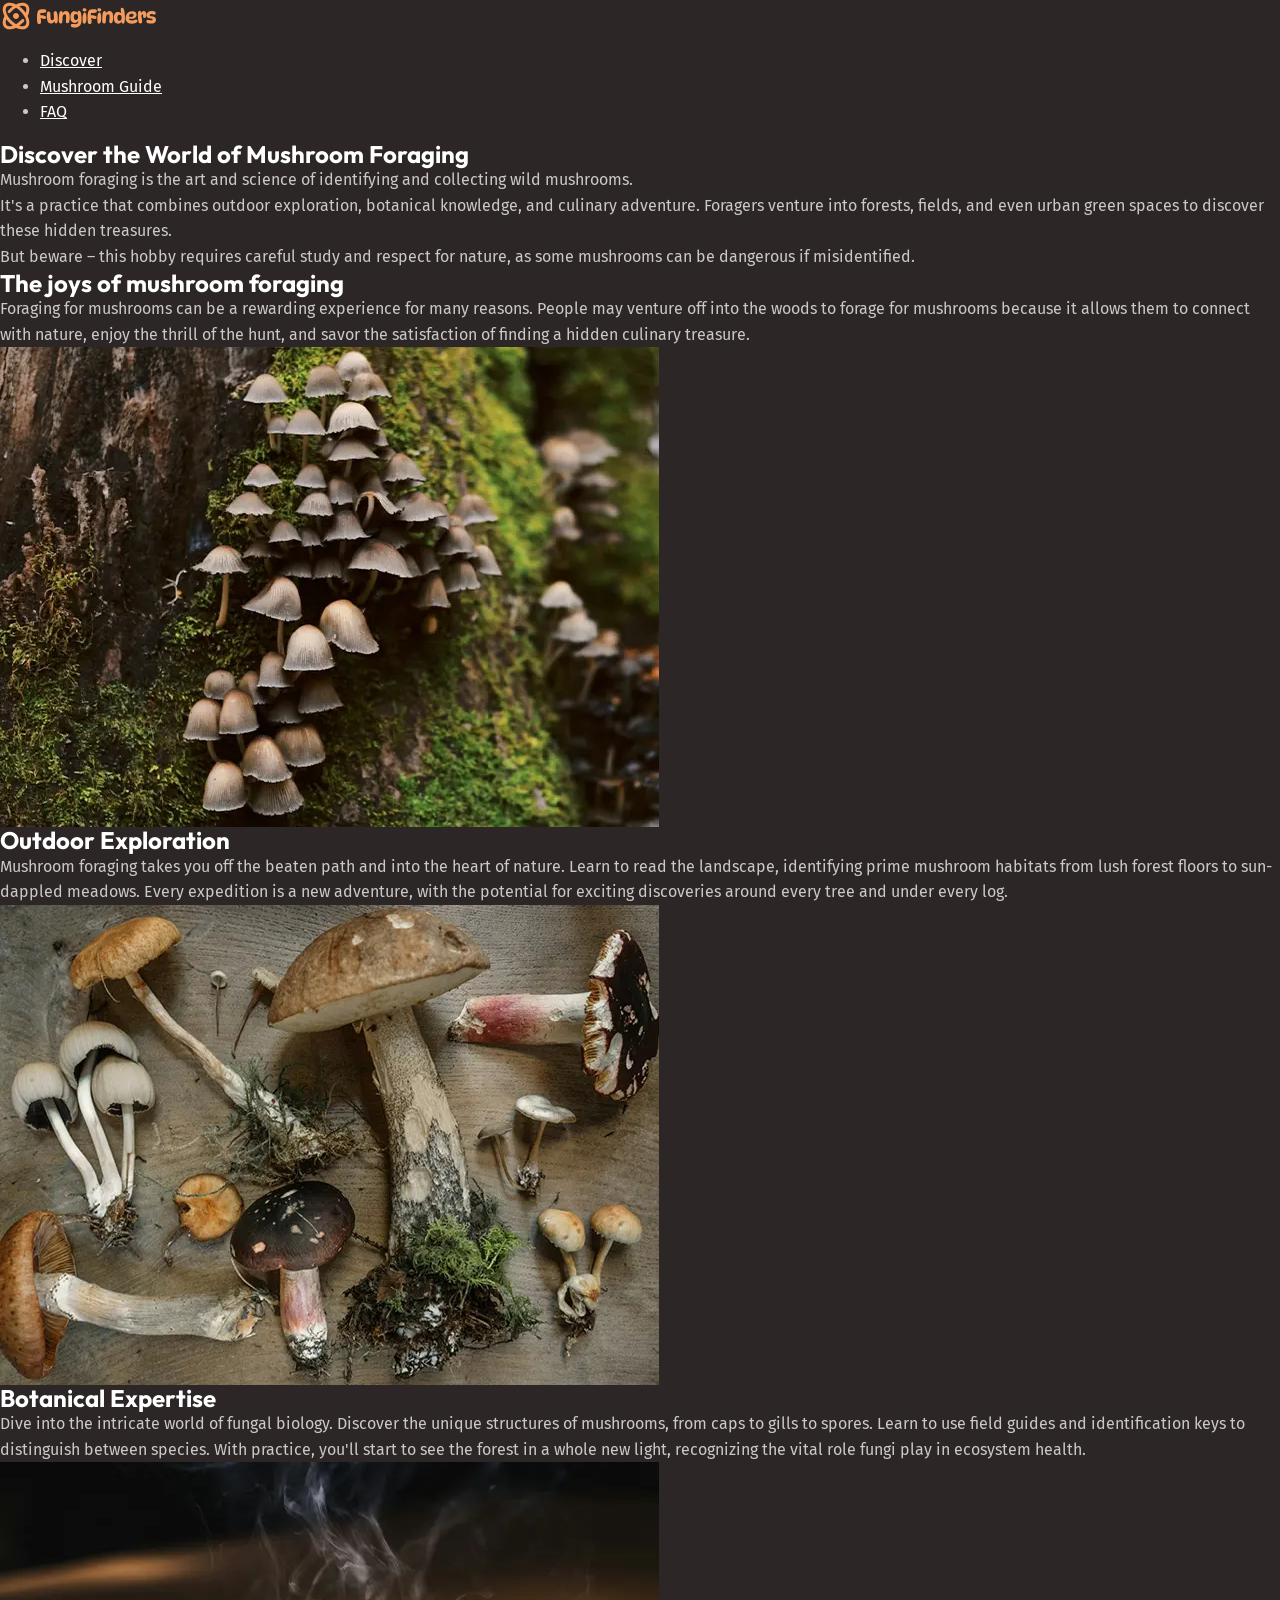
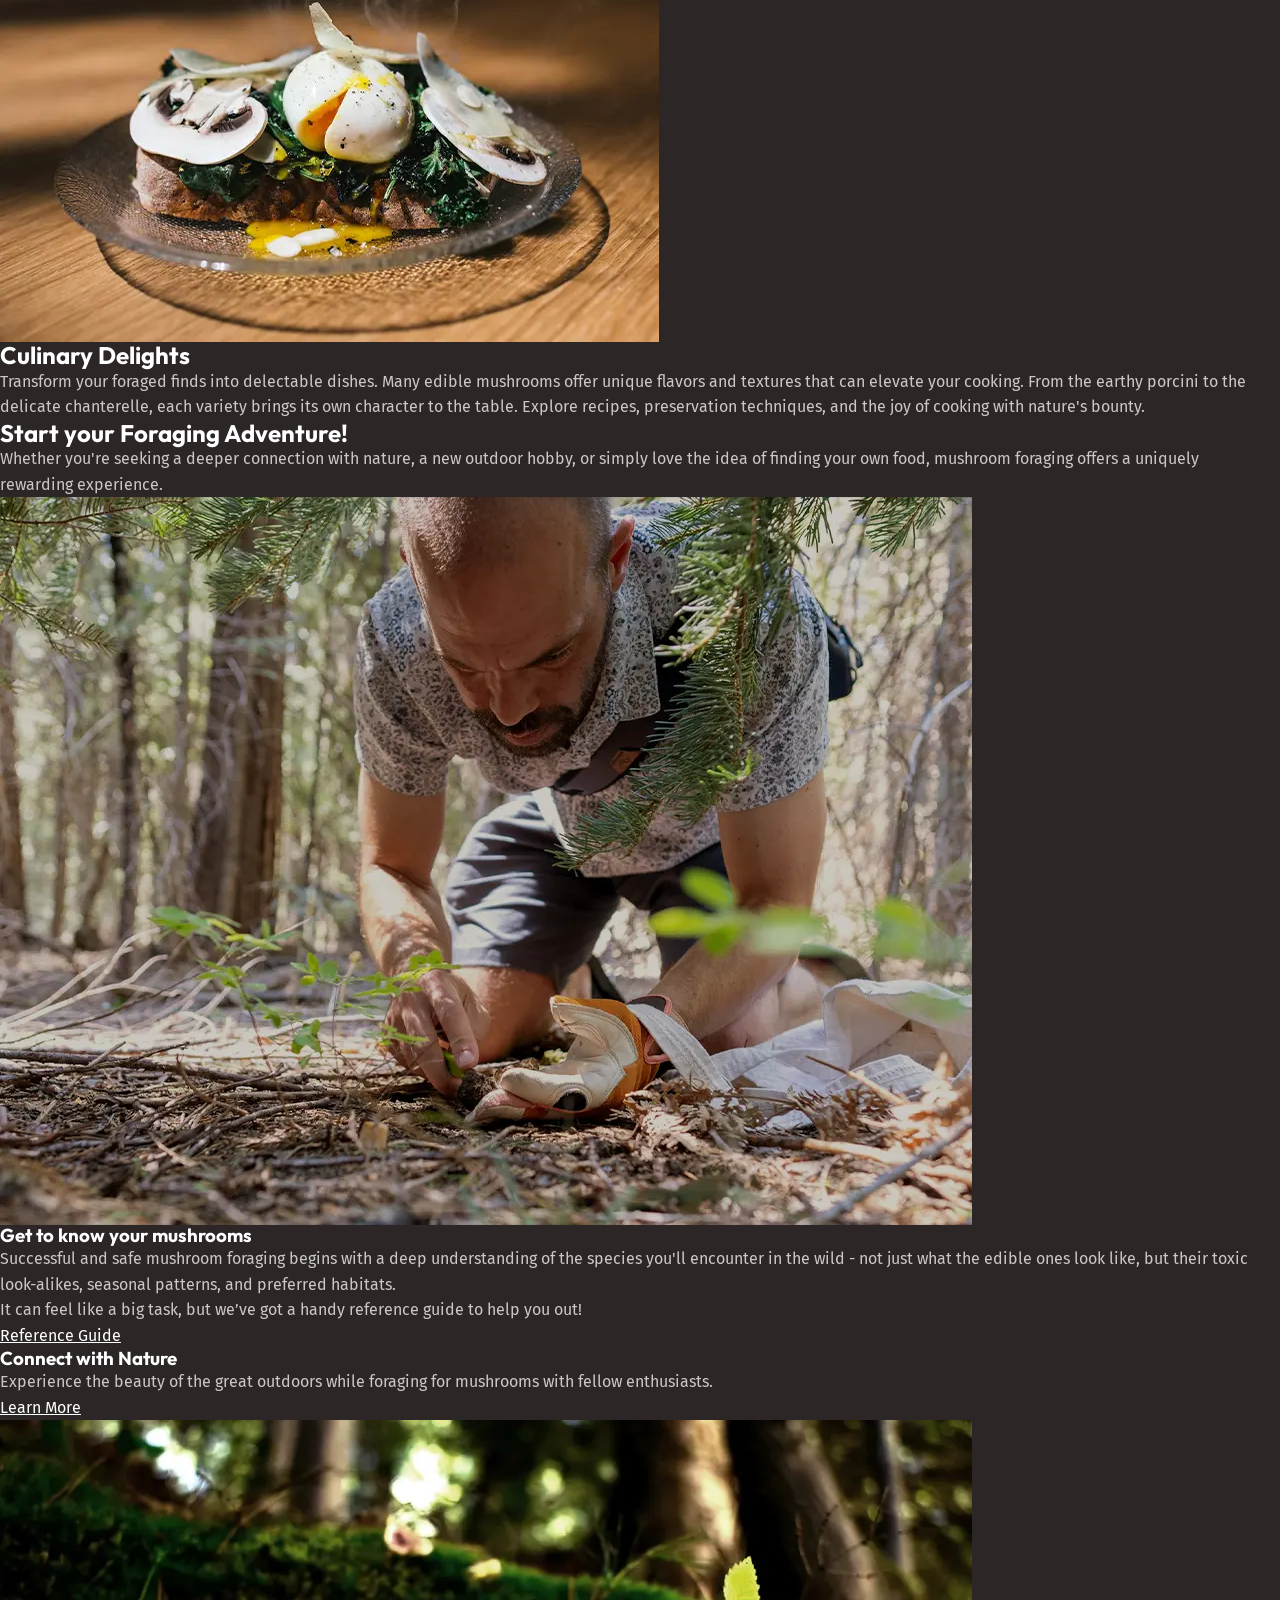
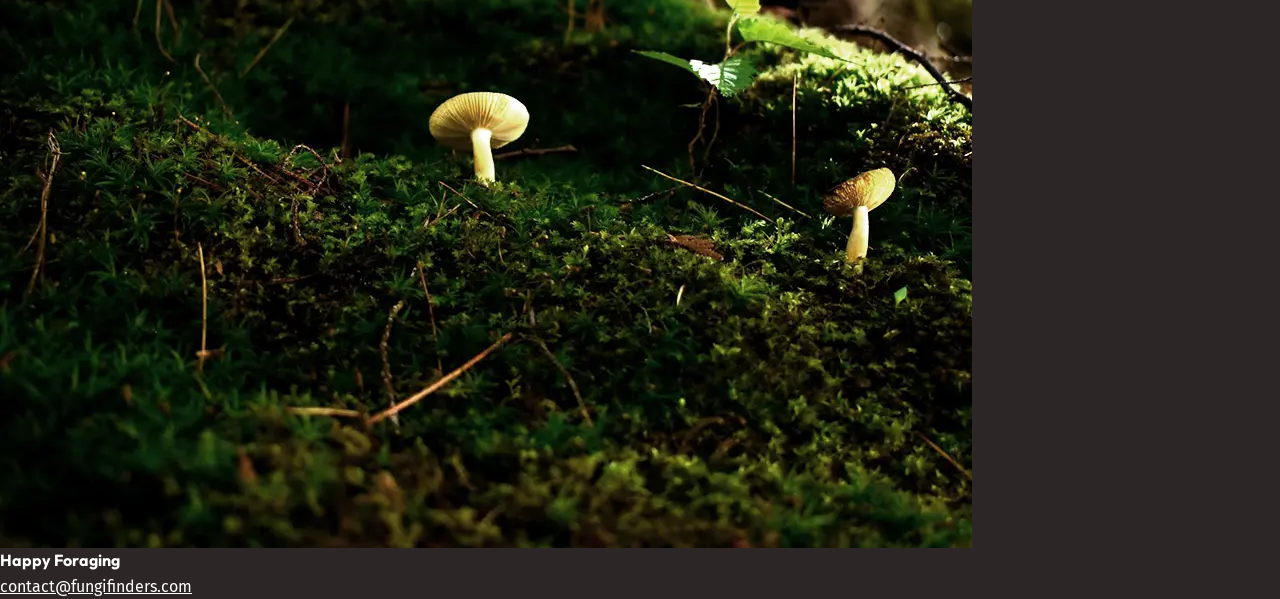
==== index.html @ a01b7156 "Finished HTML" ====
<!DOCTYPE html>
<html lang="en">
  <head>
    <meta charset="UTF-8" />
    <meta name="viewport" content="width=device-width, initial-scale=1.0" />
    <title>Fungi Finders</title>
    <link rel="stylesheet" href="style.css" />
    <link rel="preconnect" href="https://fonts.googleapis.com" />
    <link rel="preconnect" href="https://fonts.gstatic.com" crossorigin />
    <link
      href="https://fonts.googleapis.com/css2?family=Fira+Sans:wght@400;700&family=Outfit:wght@100..900&display=swap"
      rel="stylesheet"
    />
  </head>
  <body>
    <header class="site-header">
      <img src="/assets/fungi-finders.svg" alt="Fungi Finders" />
      <nav class="primary-navigation">
        <ul>
          <li><a href="/">Discover</a></li>
          <li><a href="#">Mushroom Guide</a></li>
          <li><a href="#">FAQ</a></li>
        </ul>
      </nav>
    </header>
    <main>
      <section class="hero">
        <h1>Discover the World of Mushroom Foraging</h1>
        <p>
          Mushroom foraging is the art and science of identifying and collecting
          wild mushrooms.
        </p>
        <p>
          It's a practice that combines outdoor exploration, botanical
          knowledge, and culinary adventure. Foragers venture into forests,
          fields, and even urban green spaces to discover these hidden
          treasures.
        </p>
        <p>
          But beware – this hobby requires careful study and respect for nature,
          as some mushrooms can be dangerous if misidentified.
        </p>
      </section>
      <section class="joys">
        <h1>The joys of mushroom foraging</h1>
        <p>
          Foraging for mushrooms can be a rewarding experience for many reasons.
          People may venture off into the woods to forage for mushrooms because
          it allows them to connect with nature, enjoy the thrill of the hunt,
          and savor the satisfaction of finding a hidden culinary treasure.
        </p>
        <div class="joys-cards">
          <div>
            <img
              src="/assets/outdoor-exploration.webp"
              alt="Mushroom in the forest"
            />
            <h2>Outdoor Exploration</h2>
            <p>
              Mushroom foraging takes you off the beaten path and into the heart
              of nature. Learn to read the landscape, identifying prime mushroom
              habitats from lush forest floors to sun-dappled meadows. Every
              expedition is a new adventure, with the potential for exciting
              discoveries around every tree and under every log.
            </p>
          </div>
          <div>
            <img
              src="assets/botanical-expertise.webp"
              alt="Know your mushrooms"
            />
            <h2>Botanical Expertise</h2>
            <p>
              Dive into the intricate world of fungal biology. Discover the
              unique structures of mushrooms, from caps to gills to spores.
              Learn to use field guides and identification keys to distinguish
              between species. With practice, you'll start to see the forest in
              a whole new light, recognizing the vital role fungi play in
              ecosystem health.
            </p>
          </div>
          <div>
            <img src="assets/culinary-delight.webp" alt="Delecious mushrooms" />
            <h2>Culinary Delights</h2>
            <p>
              Transform your foraged finds into delectable dishes. Many edible
              mushrooms offer unique flavors and textures that can elevate your
              cooking. From the earthy porcini to the delicate chanterelle, each
              variety brings its own character to the table. Explore recipes,
              preservation techniques, and the joy of cooking with nature's
              bounty.
            </p>
          </div>
        </div>
      </section>
      <section class="interest">
        <h2>Start your <span>Foraging Adventure!</span></h2>
        <p>
          Whether you're seeking a deeper connection with nature, a new outdoor
          hobby, or simply love the idea of finding your own food, mushroom
          foraging offers a uniquely rewarding experience.
        </p>
      </section>
      <section class="know">
        <div>
          <img
            src="/assets/get-to-know.webp"
            alt="A man holding his mushrooms"
          />
        </div>
        <div>
          <h3>Get to know your mushrooms</h3>
          <p>
            Successful and safe mushroom foraging begins with a deep
            understanding of the species you'll encounter in the wild - not just
            what the edible ones look like, but their toxic look-alikes,
            seasonal patterns, and preferred habitats.
          </p>
          <p>
            It can feel like a big task, but we’ve got a handy reference guide
            to help you out!
          </p>
          <a href="#" class="button"
            >Reference Guide
            <span class="visually-hidden"
              >Guides to the wild mushrooms of the forest</span
            >
          </a>
        </div>
      </section>
      <section class="connect">
        <div>
          <h3>Connect with Nature</h3>
          <p>
            Experience the beauty of the great outdoors while foraging for
            mushrooms with fellow enthusiasts.
          </p>
          <a href="#" class="button">
            Learn More
            <span class="visually-hidden">
              about mushrooms with our helpful reference guide
            </span>
          </a>
        </div>
        <div>
          <img src="/assets/nature.webp" alt="Mushrooms in the forest" />
        </div>
      </section>
    </main>
    <footer class="footer">
      <h4>Happy Foraging</h4>
      <a href="mailto:contact@fungifinders.com">contact@fungifinders.com</a>
    </footer>
  </body>
</html>
---- style.css ----
@layer reset {
  *,
  *::before,
  *::after {
    box-sizing: border-box;
  }

  /* https://kilianvalkhof.com/2022/css-html/your-css-reset-needs-text-size-adjust-probably/ */
  html {
    -moz-text-size-adjust: none;
    -webkit-text-size-adjust: none;
    text-size-adjust: none;
  }

  body,
  h1,
  h2,
  h3,
  h4,
  p,
  figure,
  blockquote,
  dl,
  dd {
    margin: 0;
  }

  /* https://www.scottohara.me/blog/2019/01/12/lists-and-safari.html */
  [role="list"] {
    list-style: none;
    margin: 0;
    padding: 0;
  }

  body {
    min-block-size: 100vh;
    line-height: 1.6;
  }

  h1,
  h2,
  h3,
  button,
  input,
  label {
    line-height: 1.1;
  }

  h1,
  h2,
  h3,
  h4 {
    text-wrap: balance;
  }

  p,
  li {
    text-wrap: pretty;
  }

  img,
  picture {
    max-inline-size: 100%;
    display: block;
  }

  input,
  button,
  textarea,
  select {
    font: inherit;
  }
}

@layer base {
  :root {
    --clr-white: hsl(0, 0%, 100%);
    --clr-gray-100: hsl(0, 2%, 79%);
    --clr-brand-400: hsl(25, 88%, 75%);
    --clr-brand-500: hsl(25, 88%, 66%);
    --clr-green-400: hsl(143, 19%, 49%);
    --clr-green-500: hsl(143, 38%, 37%);
    --clr-green-600: hsl(145, 29%, 19%);
    --clr-brown-500: hsl(10, 5%, 25%);
    --clr-brown-600: hsl(9, 7%, 21%);
    --clr-brown-700: hsl(9, 8%, 16%);
    --clr-brown-800: hsl(0, 6%, 15%);
    --clr-brown-900: hsl(0, 6%, 13%);

    --clr-orange-500: hsl(28, 43%, 28%);
    --clr-red-500: hsl(359, 34%, 24%);
    --clr-teal-500: hsl(186, 42%, 25%);

    --ff-body: "Fira Sans", sans-serif;
    --ff-heading: "Outfit", sans-serif;

    --fs-300: 0.875rem;
    --fs-400: 1rem;
    --fs-500: 1.125rem;
    --fs-600: 1.25rem;
    --fs-700: 1.5rem;
    --fs-800: 2rem;
    --fs-900: 3.75rem;
    --fs-1000: 3.75rem;

    @media (width > 760px) {
      --fs-300: 0.875rem;
      --fs-400: 1rem;
      --fs-500: 1.25rem;
      --fs-600: 1.5rem;
      --fs-700: 2rem;
      --fs-800: 3rem;
      --fs-900: 5rem;
      --fs-1000: 7.5rem;
    }
  }
  :root {
    --text-main: var(--clr-gray-100);
    --text-high-contrast: var(--clr-white);
    --text-brand: var(--clr-brand-500);
    --text-brand-light: var(--clr-brand-400);

    --background-accent-light: var(--clr-green-400);
    --background-accent-main: var(--clr-green-500);
    --background-accent-dark: var(--clr-green-600);

    --background-extra-light: var(--clr-brown-500);
    --background-light: var(--clr-brown-600);
    --background-main: var(--clr-brown-700);
    --background-dark: var(--clr-brown-800);
    --background-extra-dark: var(--clr-brown-900);

    --font-size-heading-sm: var(--fs-700);
    --font-size-heading-regular: var(--fs-800);
    --font-size-heading-lg: var(--fs-900);
    --font-size-heading-xl: var(--fs-1000);

    --font-size-sm: var(--fs-300);
    --font-size-regular: var(--fs-400);
    --font-size-md: var(--fs-500);
    --font-size-lg: var(--fs-600);

    --border-radius-1: 0.25rem;
    --border-radius-2: 0.5rem;
    --border-radius-3: 0.75rem;
  }

  html {
    font-family: var(--ff-body);
    line-height: 1.6;
  }

  body {
    font-size: var(--font-size-regular);
    color: var(--text-main);
    background-color: var(--background-main);
  }

  h1,
  h2,
  h3,
  h4 {
    font-family: var(--ff-heading);
    color: var(--text-high-contrast);
  }

  a {
    color: var(--text-high-contrast);
  }

  a:hover,
  a:focus-visible {
    color: var(--text-brand-light);
  }
}

@layer utilities {
  .visually-hidden {
    clip: rect(0 0 0 0);
    clip-path: inset(50%);
    height: 1px;
    overflow: hidden;
    position: absolute;
    white-space: nowrap;
    width: 1px;
  }
}
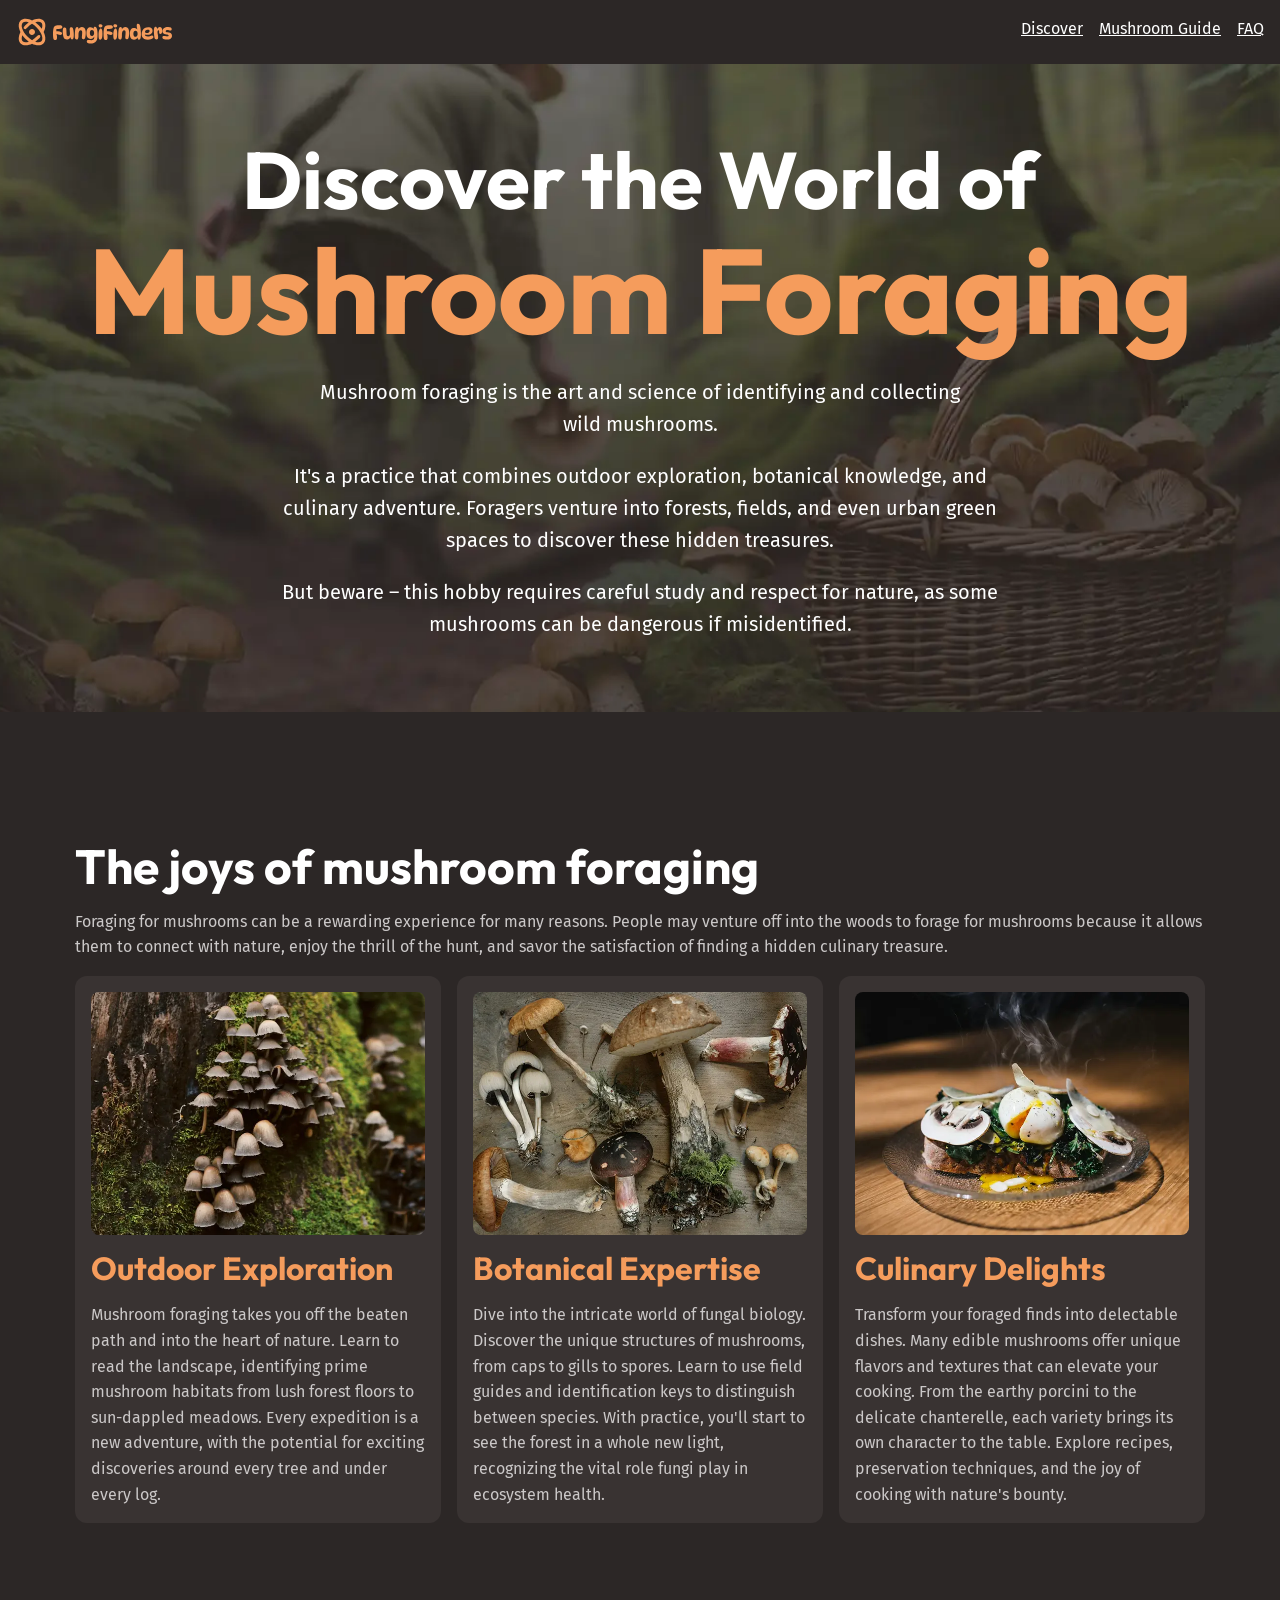
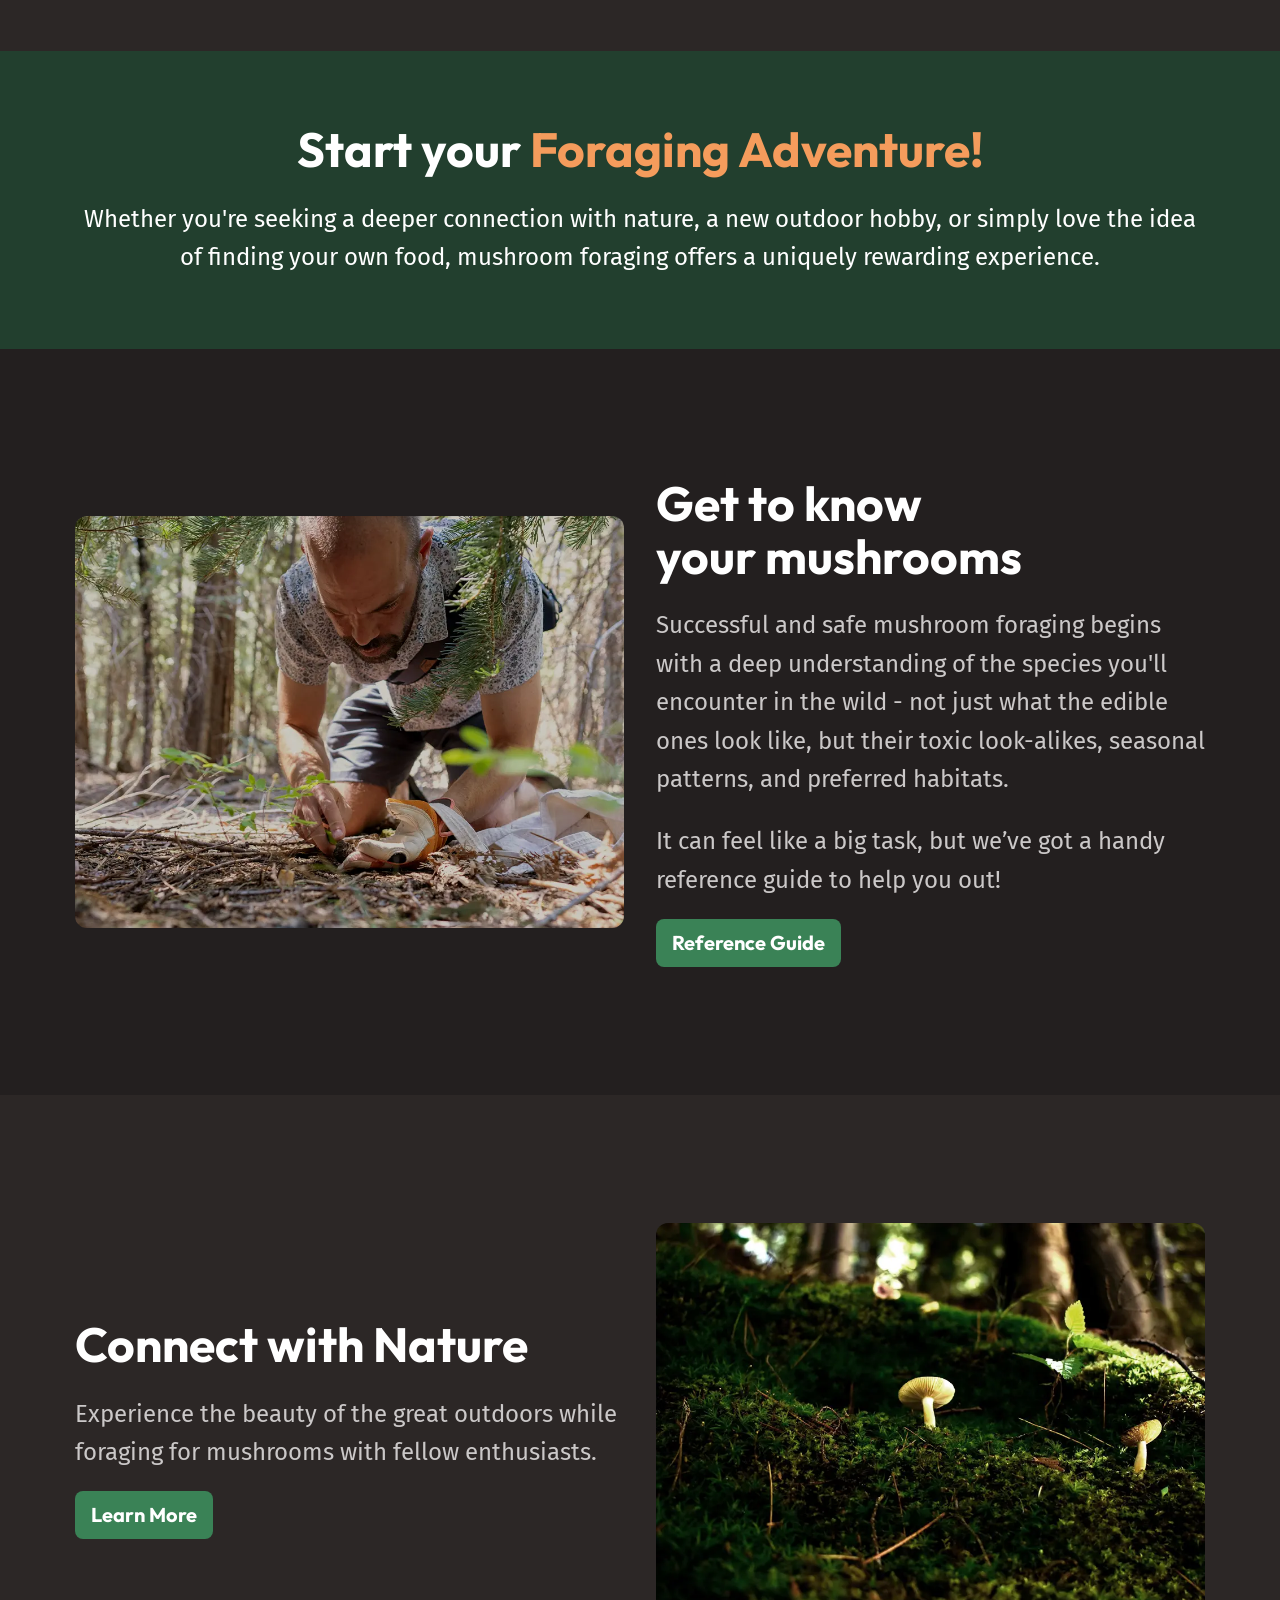
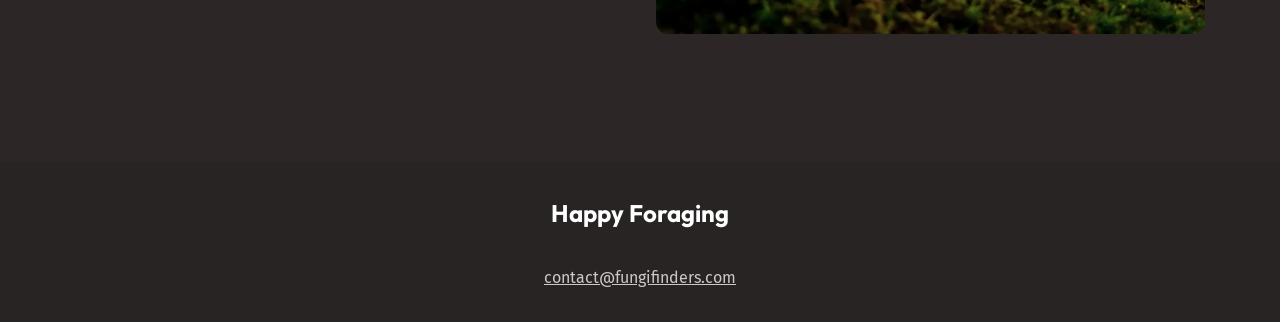
==== commit eab2c249: "finished first page" ====
--- a/index.html
+++ b/index.html
@@ -13,142 +13,178 @@
     />
   </head>
   <body>
-    <header class="site-header">
-      <img src="/assets/fungi-finders.svg" alt="Fungi Finders" />
-      <nav class="primary-navigation">
-        <ul>
-          <li><a href="/">Discover</a></li>
-          <li><a href="#">Mushroom Guide</a></li>
-          <li><a href="#">FAQ</a></li>
-        </ul>
-      </nav>
-    </header>
+    <div class="wrapper" data-width="wide">
+      <header class="site-header">
+        <div class="site-header__inner">
+          <img src="/assets/fungi-finders.svg" alt="Fungi Finders" />
+          <nav class="primary-navigation">
+            <ul>
+              <li><a href="#">Discover</a></li>
+              <li><a href="#">Mushroom Guide</a></li>
+              <li><a href="#">FAQ</a></li>
+            </ul>
+          </nav>
+        </div>
+      </header>
+    </div>
     <main>
-      <section class="hero">
-        <h1>Discover the World of Mushroom Foraging</h1>
-        <p>
-          Mushroom foraging is the art and science of identifying and collecting
-          wild mushrooms.
-        </p>
-        <p>
-          It's a practice that combines outdoor exploration, botanical
-          knowledge, and culinary adventure. Foragers venture into forests,
-          fields, and even urban green spaces to discover these hidden
-          treasures.
-        </p>
-        <p>
-          But beware – this hobby requires careful study and respect for nature,
-          as some mushrooms can be dangerous if misidentified.
-        </p>
-      </section>
-      <section class="joys">
-        <h1>The joys of mushroom foraging</h1>
-        <p>
-          Foraging for mushrooms can be a rewarding experience for many reasons.
-          People may venture off into the woods to forage for mushrooms because
-          it allows them to connect with nature, enjoy the thrill of the hunt,
-          and savor the satisfaction of finding a hidden culinary treasure.
-        </p>
-        <div class="joys-cards">
-          <div>
-            <img
-              src="/assets/outdoor-exploration.webp"
-              alt="Mushroom in the forest"
-            />
-            <h2>Outdoor Exploration</h2>
+      <section class="hero flow section" data-padding="compact">
+        <div class="wrapper">
+          <h1 class="hero__title">
+            Discover the World of
+            <span>Mushroom Foraging</span>
+          </h1>
+        </div>
+        <div class="wrapper" data-width="narrow">
+          <div class="flow">
             <p>
-              Mushroom foraging takes you off the beaten path and into the heart
-              of nature. Learn to read the landscape, identifying prime mushroom
-              habitats from lush forest floors to sun-dappled meadows. Every
-              expedition is a new adventure, with the potential for exciting
-              discoveries around every tree and under every log.
+              Mushroom foraging is the art and science of identifying and
+              collecting wild mushrooms.
             </p>
-          </div>
-          <div>
-            <img
-              src="assets/botanical-expertise.webp"
-              alt="Know your mushrooms"
-            />
-            <h2>Botanical Expertise</h2>
             <p>
-              Dive into the intricate world of fungal biology. Discover the
-              unique structures of mushrooms, from caps to gills to spores.
-              Learn to use field guides and identification keys to distinguish
-              between species. With practice, you'll start to see the forest in
-              a whole new light, recognizing the vital role fungi play in
-              ecosystem health.
+              It's a practice that combines outdoor exploration, botanical
+              knowledge, and culinary adventure. Foragers venture into forests,
+              fields, and even urban green spaces to discover these hidden
+              treasures.
             </p>
-          </div>
-          <div>
-            <img src="assets/culinary-delight.webp" alt="Delecious mushrooms" />
-            <h2>Culinary Delights</h2>
             <p>
-              Transform your foraged finds into delectable dishes. Many edible
-              mushrooms offer unique flavors and textures that can elevate your
-              cooking. From the earthy porcini to the delicate chanterelle, each
-              variety brings its own character to the table. Explore recipes,
-              preservation techniques, and the joy of cooking with nature's
-              bounty.
+              But beware – this hobby requires careful study and respect for
+              nature, as some mushrooms can be dangerous if misidentified.
             </p>
           </div>
         </div>
       </section>
-      <section class="interest">
-        <h2>Start your <span>Foraging Adventure!</span></h2>
-        <p>
-          Whether you're seeking a deeper connection with nature, a new outdoor
-          hobby, or simply love the idea of finding your own food, mushroom
-          foraging offers a uniquely rewarding experience.
-        </p>
-      </section>
-      <section class="know">
-        <div>
-          <img
-            src="/assets/get-to-know.webp"
-            alt="A man holding his mushrooms"
-          />
-        </div>
-        <div>
-          <h3>Get to know your mushrooms</h3>
+      <section class="section">
+        <div class="wrapper flow">
+          <h2 class="section-tittle">The joys of mushroom foraging</h2>
           <p>
-            Successful and safe mushroom foraging begins with a deep
-            understanding of the species you'll encounter in the wild - not just
-            what the edible ones look like, but their toxic look-alikes,
-            seasonal patterns, and preferred habitats.
+            Foraging for mushrooms can be a rewarding experience for many
+            reasons. People may venture off into the woods to forage for
+            mushrooms because it allows them to connect with nature, enjoy the
+            thrill of the hunt, and savor the satisfaction of finding a hidden
+            culinary treasure.
           </p>
-          <p>
-            It can feel like a big task, but we’ve got a handy reference guide
-            to help you out!
-          </p>
-          <a href="#" class="button"
-            >Reference Guide
-            <span class="visually-hidden"
-              >Guides to the wild mushrooms of the forest</span
-            >
-          </a>
+          <div class="equal-columns">
+            <div class="card">
+              <img
+                src="/assets/outdoor-exploration.webp"
+                alt="Mushroom in the forest"
+              />
+              <h3 class="card__title">Outdoor Exploration</h3>
+              <p>
+                Mushroom foraging takes you off the beaten path and into the
+                heart of nature. Learn to read the landscape, identifying prime
+                mushroom habitats from lush forest floors to sun-dappled
+                meadows. Every expedition is a new adventure, with the potential
+                for exciting discoveries around every tree and under every log.
+              </p>
+            </div>
+            <div class="card">
+              <img
+                src="assets/botanical-expertise.webp"
+                alt="Know your mushrooms"
+              />
+              <h3 class="card__title">Botanical Expertise</h3>
+              <p>
+                Dive into the intricate world of fungal biology. Discover the
+                unique structures of mushrooms, from caps to gills to spores.
+                Learn to use field guides and identification keys to distinguish
+                between species. With practice, you'll start to see the forest
+                in a whole new light, recognizing the vital role fungi play in
+                ecosystem health.
+              </p>
+            </div>
+            <div class="card">
+              <img
+                src="assets/culinary-delight.webp"
+                alt="Delecious mushrooms"
+              />
+              <h3 class="card__title">Culinary Delights</h3>
+              <p>
+                Transform your foraged finds into delectable dishes. Many edible
+                mushrooms offer unique flavors and textures that can elevate
+                your cooking. From the earthy porcini to the delicate
+                chanterelle, each variety brings its own character to the table.
+                Explore recipes, preservation techniques, and the joy of cooking
+                with nature's bounty.
+              </p>
+            </div>
+          </div>
         </div>
       </section>
-      <section class="connect">
-        <div>
-          <h3>Connect with Nature</h3>
-          <p>
-            Experience the beauty of the great outdoors while foraging for
-            mushrooms with fellow enthusiasts.
-          </p>
-          <a href="#" class="button">
-            Learn More
-            <span class="visually-hidden">
-              about mushrooms with our helpful reference guide
-            </span>
-          </a>
+      <section
+        class="section background-accent-dark text-center"
+        data-padding="compact"
+      >
+        <div class="wrapper">
+          <div class="flow font-size-lg text-high-contrast">
+            <h2 class="section-tittle">
+              Start your <span class="text-brand">Foraging Adventure!</span>
+            </h2>
+            <p>
+              Whether you're seeking a deeper connection with nature, a new
+              outdoor hobby, or simply love the idea of finding your own food,
+              mushroom foraging offers a uniquely rewarding experience.
+            </p>
+          </div>
         </div>
-        <div>
-          <img src="/assets/nature.webp" alt="Mushrooms in the forest" />
+      </section>
+      <section class="section background-extra-dark">
+        <div class="wrapper">
+          <div class="equal-columns" data-gap="large" data-alignment="centered">
+            <div>
+              <img
+                src="/assets/get-to-know.webp"
+                alt="A man holding his mushrooms"
+              />
+            </div>
+            <div class="flow font-size-lg">
+              <h2 class="section-tittle">Get to know your mushrooms</h2>
+              <p>
+                Successful and safe mushroom foraging begins with a deep
+                understanding of the species you'll encounter in the wild - not
+                just what the edible ones look like, but their toxic
+                look-alikes, seasonal patterns, and preferred habitats.
+              </p>
+              <p>
+                It can feel like a big task, but we’ve got a handy reference
+                guide to help you out!
+              </p>
+              <a href="#" class="button"
+                >Reference Guide
+                <span class="visually-hidden"
+                  >Guides to the wild mushrooms of the forest</span
+                >
+              </a>
+            </div>
+          </div>
+        </div>
+      </section>
+      <section class="section">
+        <div class="wrapper">
+          <div class="equal-columns" data-gap="large" data-alignment="centered">
+            <div class="flow font-size-lg">
+              <h2 class="section-tittle">Connect with Nature</h2>
+              <p>
+                Experience the beauty of the great outdoors while foraging for
+                mushrooms with fellow enthusiasts.
+              </p>
+              <a href="#" class="button">
+                Learn More
+                <span class="visually-hidden">
+                  about mushrooms with our helpful reference guide
+                </span>
+              </a>
+            </div>
+            <div>
+              <img src="/assets/nature.webp" alt="Mushrooms in the forest" />
+            </div>
+          </div>
         </div>
       </section>
     </main>
-    <footer class="footer">
-      <h4>Happy Foraging</h4>
+    <footer class="site-footer">
+      <h4 class="site-footer__title">Happy Foraging</h4>
       <a href="mailto:contact@fungifinders.com">contact@fungifinders.com</a>
     </footer>
   </body>
--- a/style.css
+++ b/style.css
@@ -69,6 +69,13 @@
   textarea,
   select {
     font: inherit;
+  }
+
+  ul,
+  ol {
+    list-style: none;
+    padding: 0;
+    margin: 0;
   }
 }
 
@@ -164,6 +171,10 @@
     color: var(--text-high-contrast);
   }
 
+  h1 {
+    font-size: var(--font-size-heading-lg);
+  }
+
   a {
     color: var(--text-high-contrast);
   }
@@ -171,6 +182,167 @@
   a:hover,
   a:focus-visible {
     color: var(--text-brand-light);
+  }
+
+  img {
+    border-radius: var(--border-radius-3);
+  }
+}
+
+@layer layout {
+  .flow > * + * {
+    margin-top: var(--flow-spacer, 1em);
+  }
+
+  .grid-flow {
+    display: grid;
+    gap: var(--grid-flow-gap, 1rem);
+  }
+
+  .equal-columns {
+    display: grid;
+    gap: var(--equal-columns-gap, 1rem);
+    align-items: var(--equal-columns-vertical-alignment, stretch);
+
+    @media (width > 760px) {
+      grid-auto-flow: column;
+      grid-auto-columns: 1fr;
+    }
+    &[data-gap="large"] {
+      --equal-columns-gap: 2rem;
+    }
+
+    &[data-alignment="centered"] {
+      --equal-columns-vertical-alignment: center;
+    }
+  }
+
+  .section {
+    --padding: 3.75rem;
+    padding-block: var(--padding);
+
+    @media (width > 760px) {
+      --padding: 8rem;
+
+      &[data-padding="compact"] {
+        --padding: 4.5rem;
+      }
+    }
+  }
+
+  .wrapper {
+    --wrapper-max-width: 1130px;
+
+    max-width: var(--wrapper-max-width);
+    margin-inline: auto;
+    padding-inline: 1rem;
+    box-sizing: content-box;
+
+    &[data-width="narrow"] {
+      --wrapper-max-width: 730px;
+    }
+
+    &[data-width="wide"] {
+      --wrapper-max-width: 1330px;
+    }
+  }
+}
+
+@layer components {
+  .site-header {
+    padding-block: 1rem;
+  }
+
+  .site-header__inner {
+    display: flex;
+    flex-wrap: wrap;
+    gap: 0.5rem 1rem;
+    justify-content: space-between;
+  }
+
+  .primary-navigation {
+    ul {
+      display: flex;
+      gap: 0.5rem 1rem;
+      flex-wrap: wrap;
+    }
+  }
+
+  .site-footer {
+    text-align: center;
+    background-color: var(--background-dark);
+    display: grid;
+    gap: 2rem;
+    padding-block: 2rem;
+
+    a {
+      color: var(--text-main);
+    }
+
+    a:hover,
+    a:focus-visible {
+      color: var(--text-brand);
+    }
+  }
+
+  .site-footer__title {
+    font-size: var(--font-size-lg);
+    font-family: var(--ff-heading);
+    font-weight: 700;
+  }
+
+  .hero {
+    text-align: center;
+    font-size: var(--font-size-md);
+    color: var(--text-high-contrast);
+    background-image: url(/assets/hero.webp);
+    background-size: cover;
+    background-position: center;
+  }
+
+  .hero__title {
+    font-size: var(--font-size-heading-lg);
+
+    span {
+      font-size: var(--font-size-heading-xl);
+      color: var(--text-brand);
+      display: block;
+    }
+  }
+
+  .card {
+    display: grid;
+    gap: var(--card-gap, 1rem);
+    padding: 1rem;
+    background-color: var(--background-light);
+    border-radius: var(--border-radius-3);
+
+    img {
+      border-radius: var(--border-radius-2);
+    }
+  }
+
+  .card__title {
+    font-size: var(--card-title-font-size, var(--font-size-heading-sm));
+    color: var(--card-title-color, var(--text-brand));
+  }
+
+  .button {
+    display: inline-flex;
+    font-size: var(--font-size-md);
+    padding: 0.5rem 1rem;
+    text-decoration: none;
+    cursor: pointer;
+    background-color: var(--button-bg-color, var(--background-accent-main));
+    font-family: var(--ff-heading);
+    font-weight: 700;
+    border-radius: var(--border-radius-2);
+  }
+
+  .button:hover,
+  .button:focus-visible {
+    color: var(--text-high-contrast);
+    background-color: var(--background-accent-light);
   }
 }
 
@@ -184,4 +356,92 @@
     white-space: nowrap;
     width: 1px;
   }
+
+  .text-center {
+    text-align: center;
+  }
+
+  .text-main {
+    color: var(--text-main);
+  }
+
+  .text-high-contrast {
+    color: var(--text-high-contrast);
+  }
+
+  .section-tittle {
+    font-size: var(--font-size-heading-regular);
+  }
+
+  .text-brand {
+    color: var(--text-brand);
+  }
+
+  .text-brand-light {
+    color: var(--text-brand-light);
+  }
+
+  .background-accent-light {
+    background-color: var(--background-accent-light);
+  }
+
+  .background-accent-main {
+    background-color: var(--background-accent-main);
+  }
+
+  .background-accent-dark {
+    background-color: var(--background-accent-dark);
+  }
+
+  .background-extra-light {
+    background-color: var(--background-extra-light);
+  }
+
+  .background-light {
+    background-color: var(--background-light);
+  }
+
+  .background-main {
+    background-color: var(--background-main);
+  }
+
+  .background-dark {
+    background-color: var(--background-dark);
+  }
+
+  .background-extra-dark {
+    background-color: var(--background-extra-dark);
+  }
+
+  .font-size-heading-sm {
+    font-size: var(--font-size-heading-sm);
+  }
+
+  .font-size-heading-regular {
+    font-size: var(--font-size-heading-regular);
+  }
+
+  .font-size-heading-lg {
+    font-size: var(--font-size-heading-lg);
+  }
+
+  .font-size-heading-xl {
+    font-size: var(--font-size-heading-sm);
+  }
+
+  .font-size-sm {
+    font-size: var(--font-size-sm);
+  }
+
+  .font-size-regular {
+    font-size: var(--font-size-regular);
+  }
+
+  .font-size-md {
+    font-size: var(--font-size-md);
+  }
+
+  .font-size-lg {
+    font-size: var(--font-size-lg);
+  }
 }
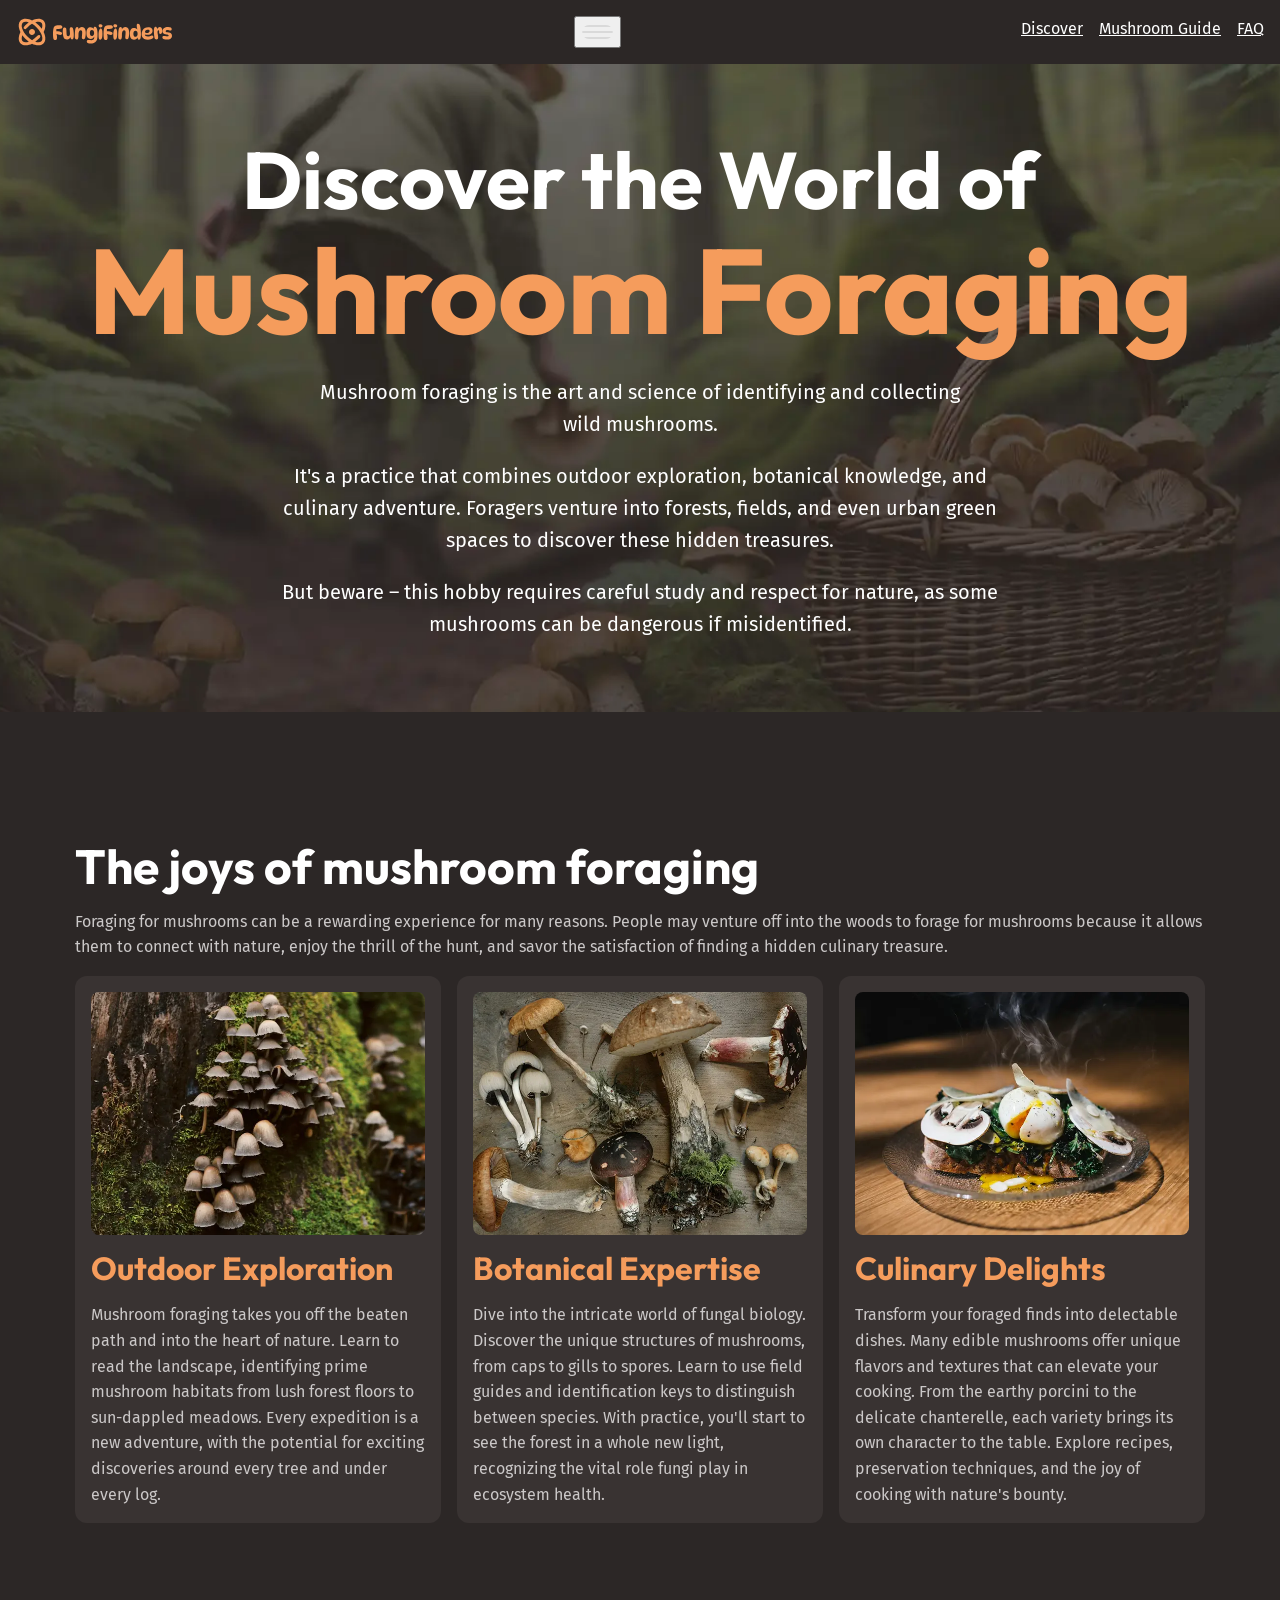
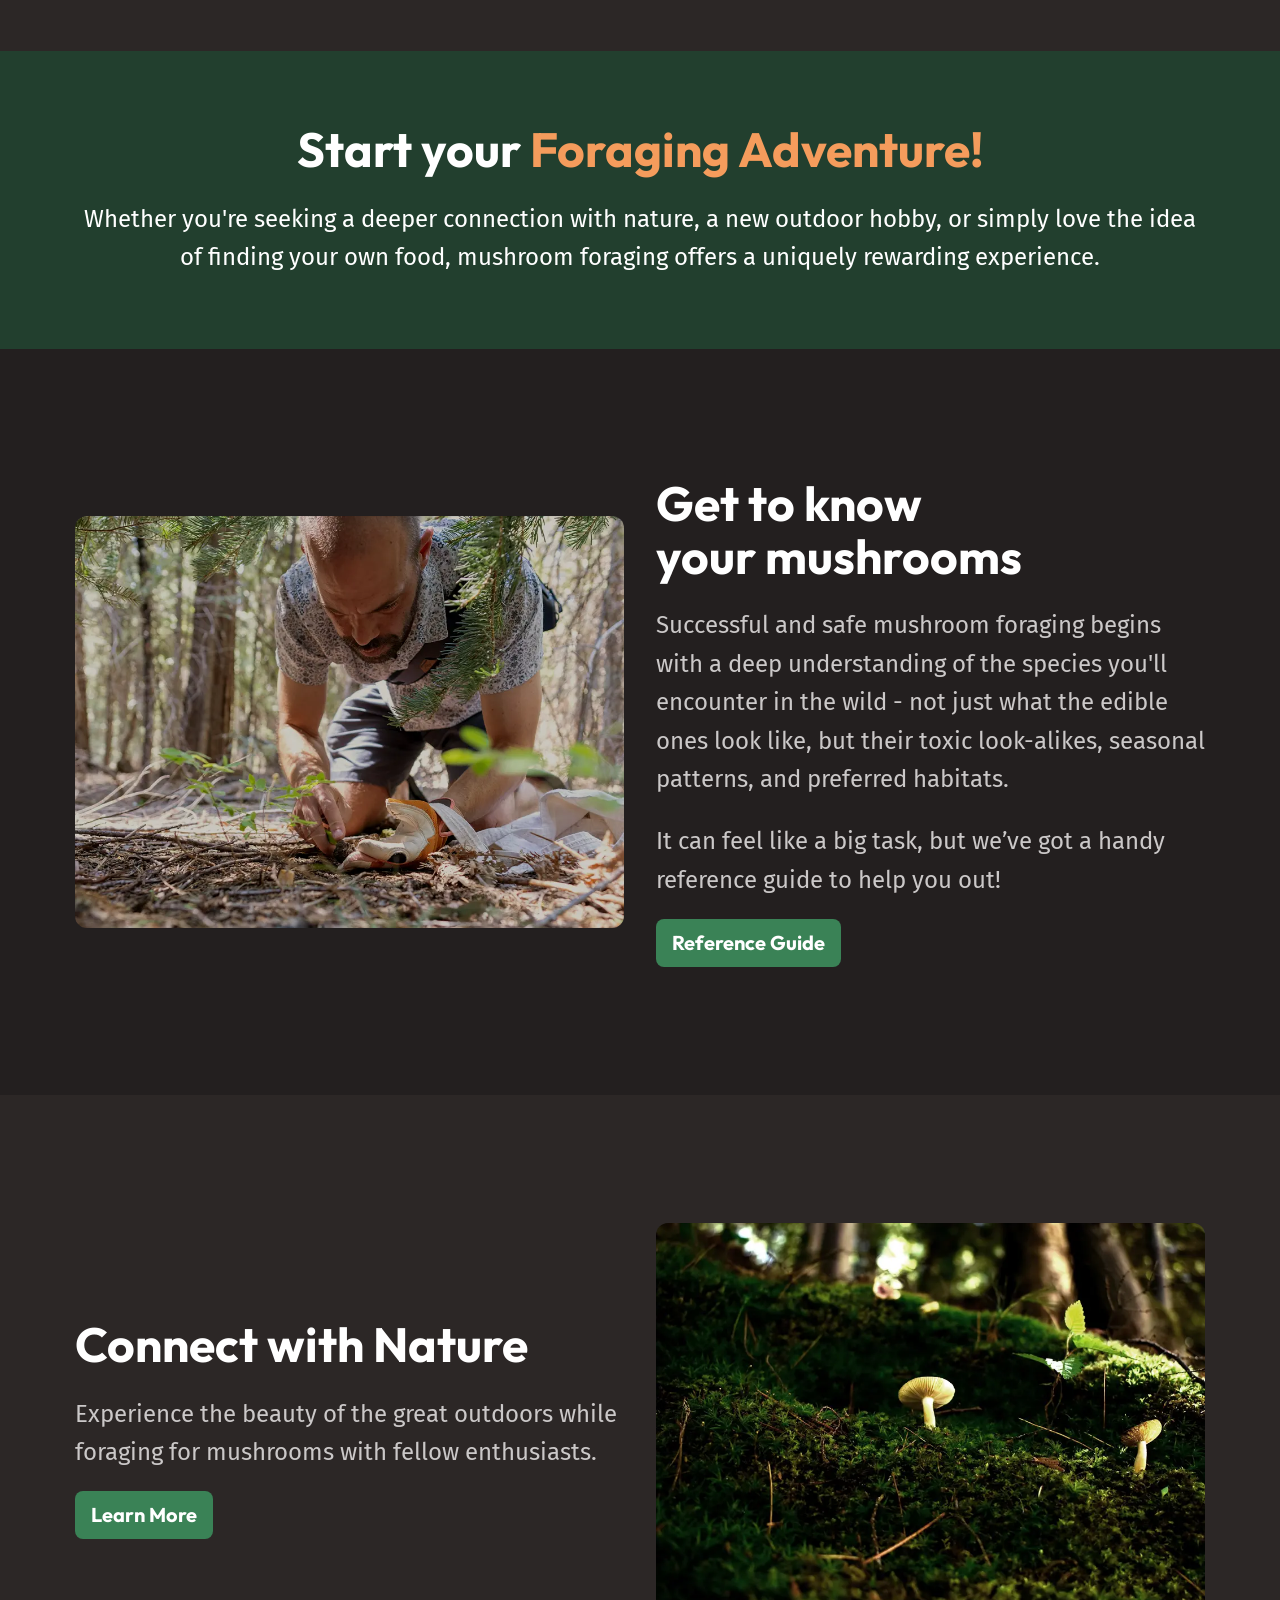
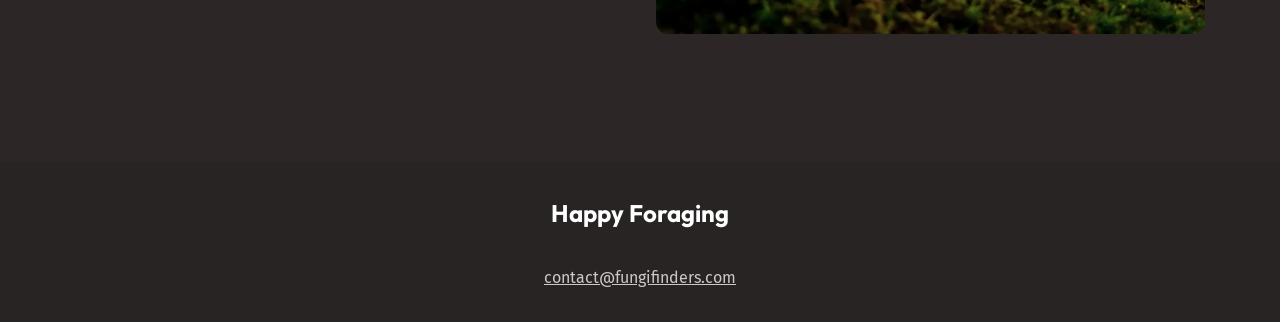
==== commit d0808fdf: "created hamburger menu" ====
--- a/index.html
+++ b/index.html
@@ -17,7 +17,11 @@
       <header class="site-header">
         <div class="site-header__inner">
           <img src="/assets/fungi-finders.svg" alt="Fungi Finders" />
-          <nav class="primary-navigation">
+          <button aria-controls="primary-nav" aria-expanded="flase">
+            <span class="visually-hidden">menu</span>
+            <img src="assets/hamburger.svg" alt="" />
+          </button>
+          <nav id="primary-nav" class="primary-navigation">
             <ul>
               <li><a href="#">Discover</a></li>
               <li><a href="#">Mushroom Guide</a></li>
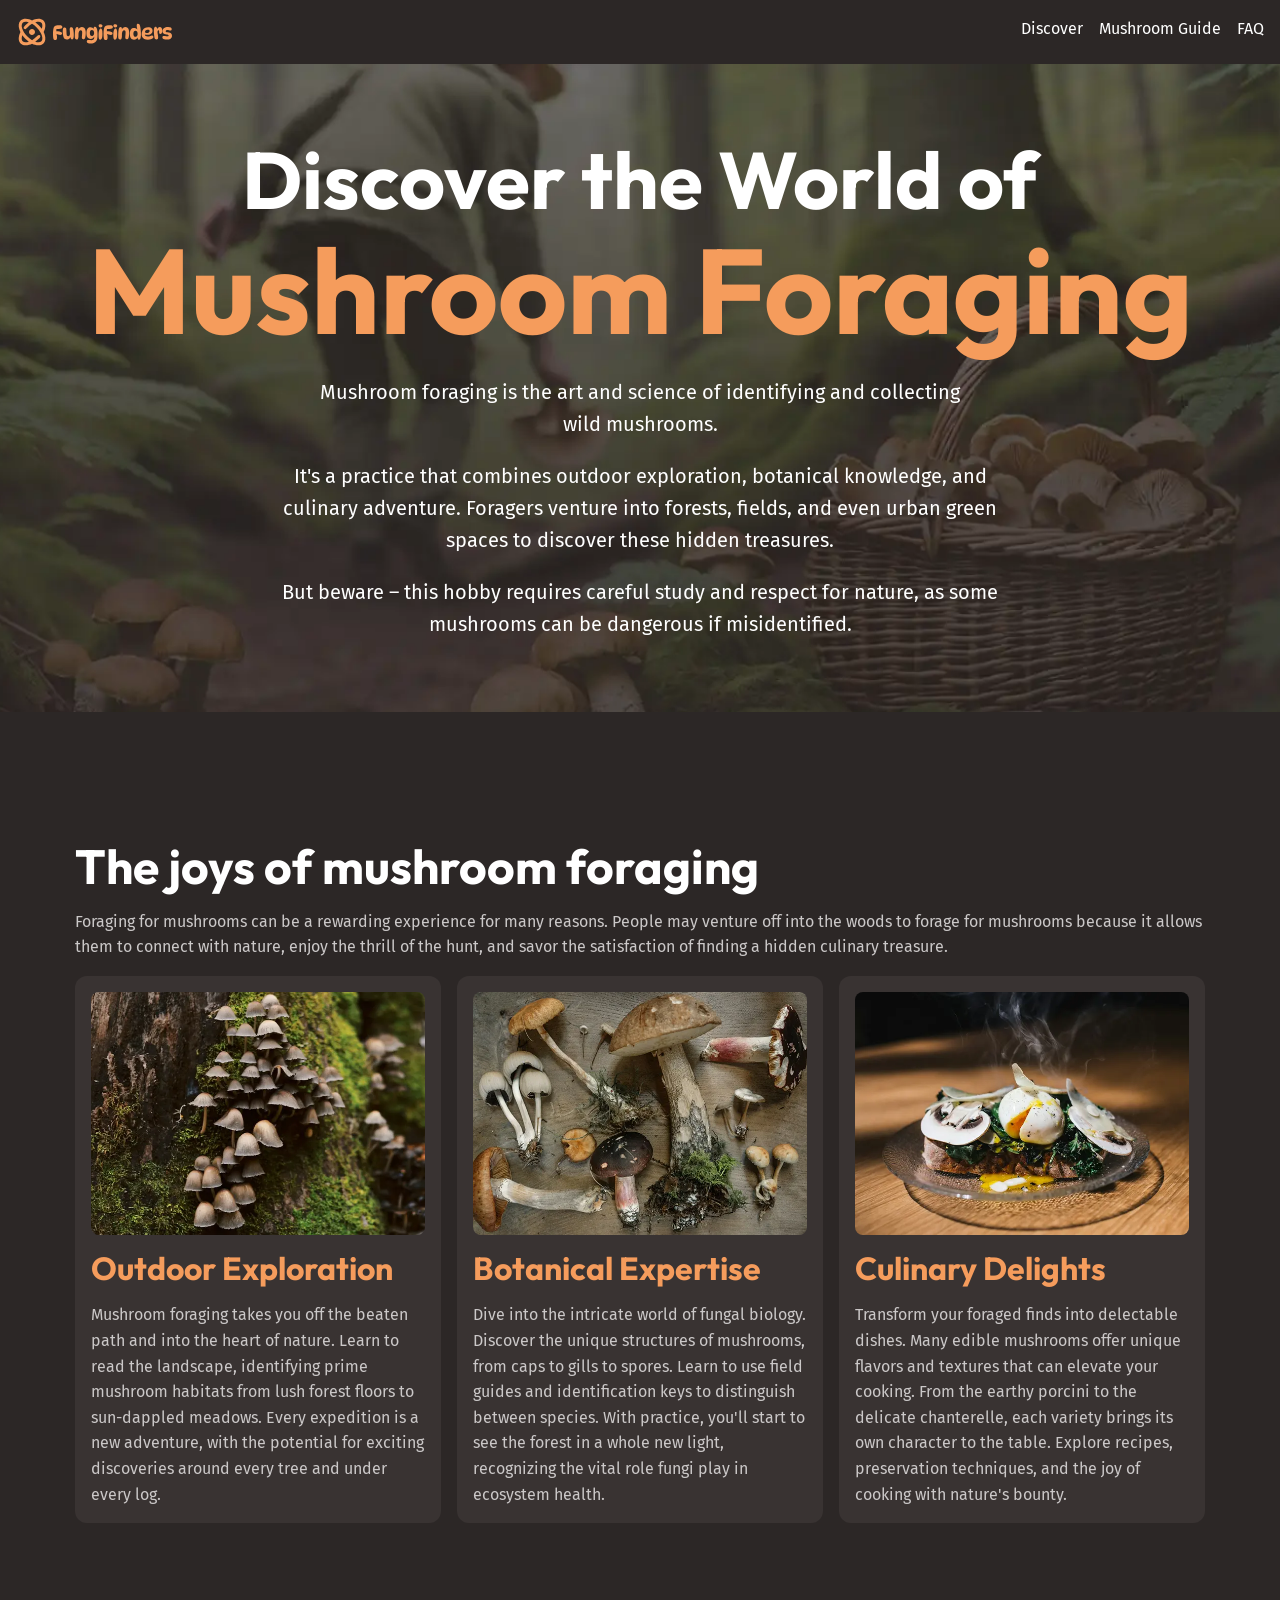
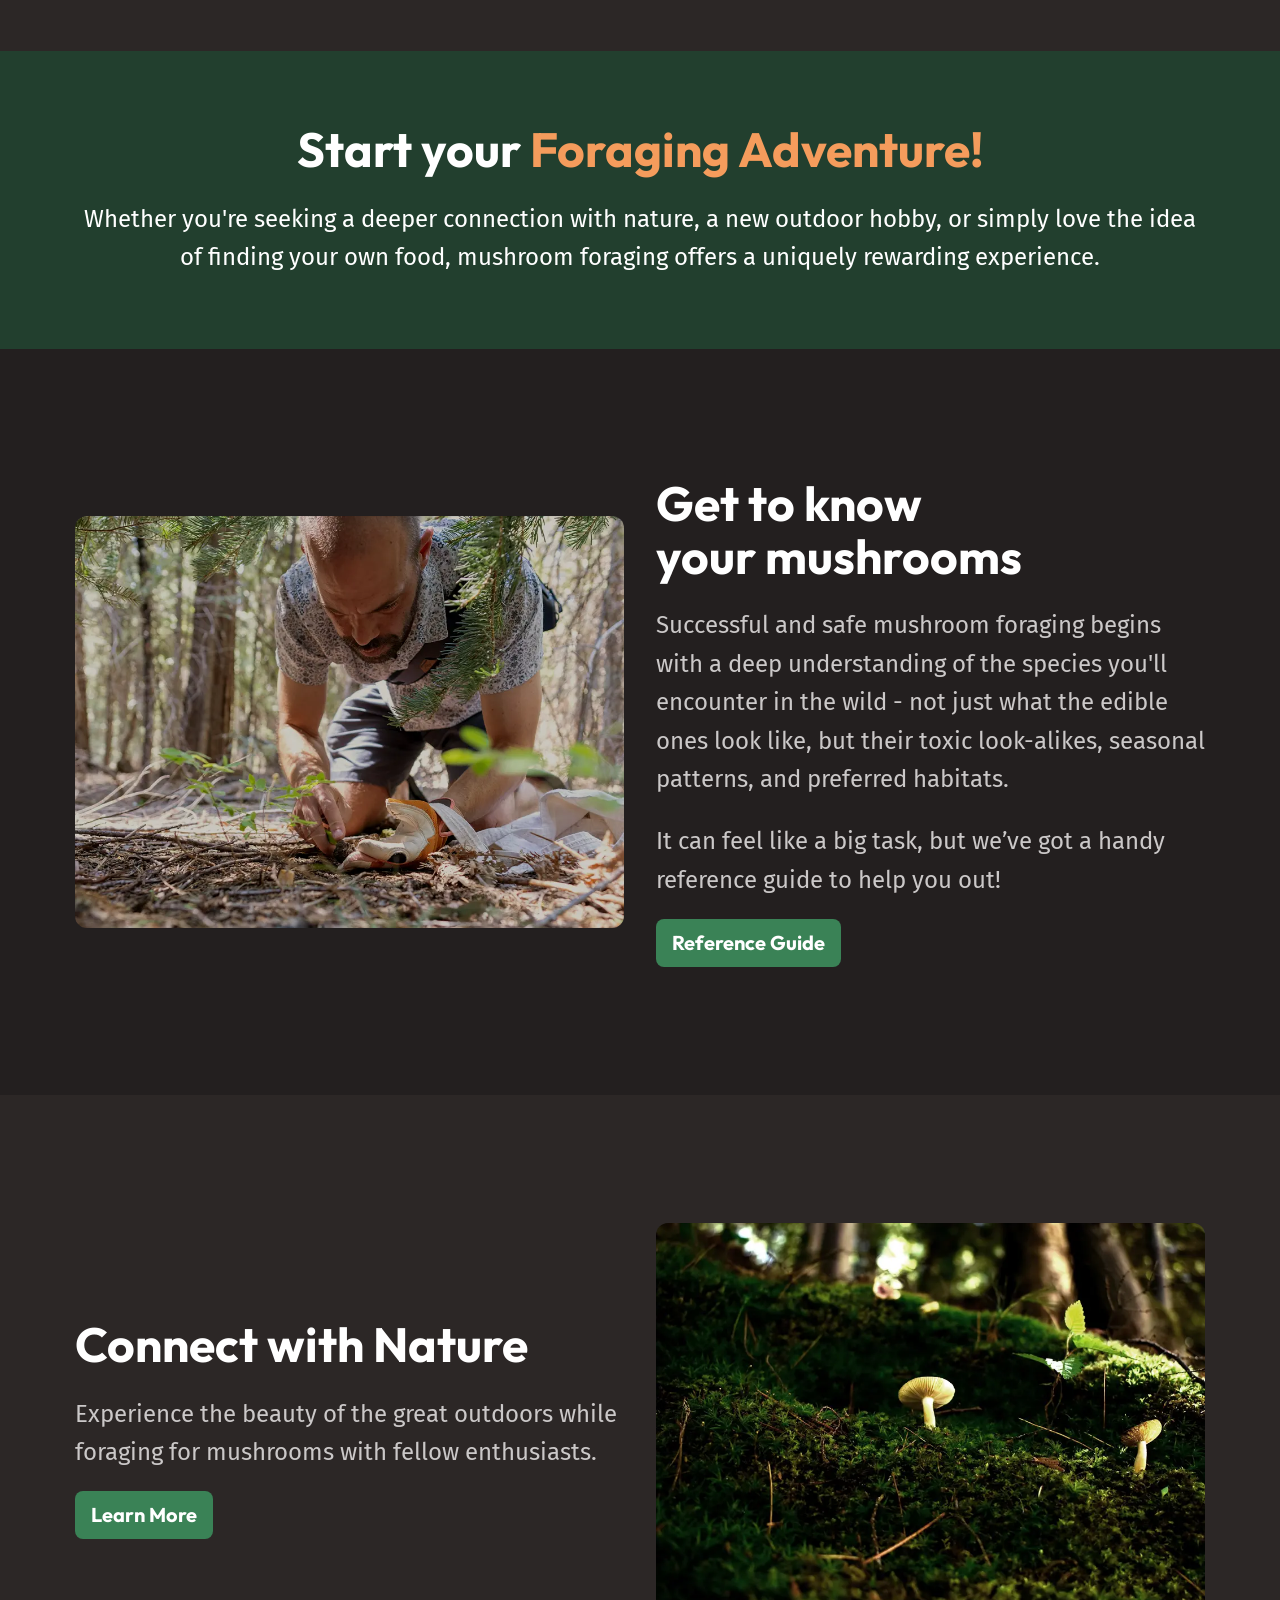
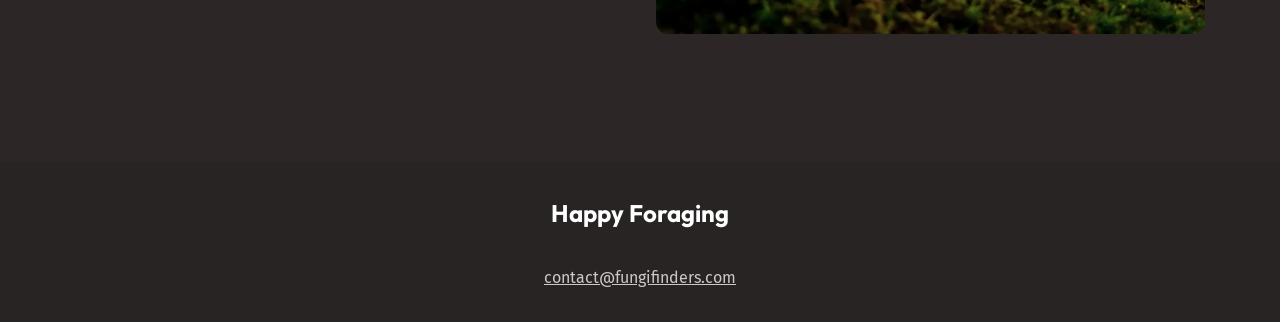
==== commit 3bd46042: "handburger menu done" ====
--- a/index.html
+++ b/index.html
@@ -11,6 +11,7 @@
       href="https://fonts.googleapis.com/css2?family=Fira+Sans:wght@400;700&family=Outfit:wght@100..900&display=swap"
       rel="stylesheet"
     />
+    <script src="/main.js" defer></script>
   </head>
   <body>
     <div class="wrapper" data-width="wide">
--- a/style.css
+++ b/style.css
@@ -260,11 +260,60 @@
     justify-content: space-between;
   }
 
+  [aria-controls="primary-nav"] {
+    z-index: 100;
+    background-color: transparent;
+    border: 0;
+
+    img {
+      border-radius: 0;
+    }
+
+    @media (width > 760px) {
+      display: none;
+    }
+  }
+
   .primary-navigation {
     ul {
       display: flex;
       gap: 0.5rem 1rem;
       flex-wrap: wrap;
+    }
+
+    a {
+      text-decoration: none;
+    }
+
+    @media (width < 760px) {
+      display: none;
+      z-index: 10;
+      background-color: var(--background-accent-main);
+      padding: 2rem;
+      position: absolute;
+      top: 0;
+      right: 0;
+      font-size: var(--font-size-lg);
+      font-family: var(--ff-heading);
+      font-weight: 700;
+      border-radius: 0 0 0 vtopar(--border-radius-3);
+
+      ul {
+        flex-direction: column;
+        gap: 0;
+      }
+
+      li + li {
+        margin-top: 1rem;
+        padding-top: 1rem;
+        border-top: 2px solid var(--background-accent-light);
+      }
+    }
+  }
+
+  @media (width < 760px) {
+    [aria-expanded="true"] + .primary-navigation {
+      display: block;
     }
   }
 
